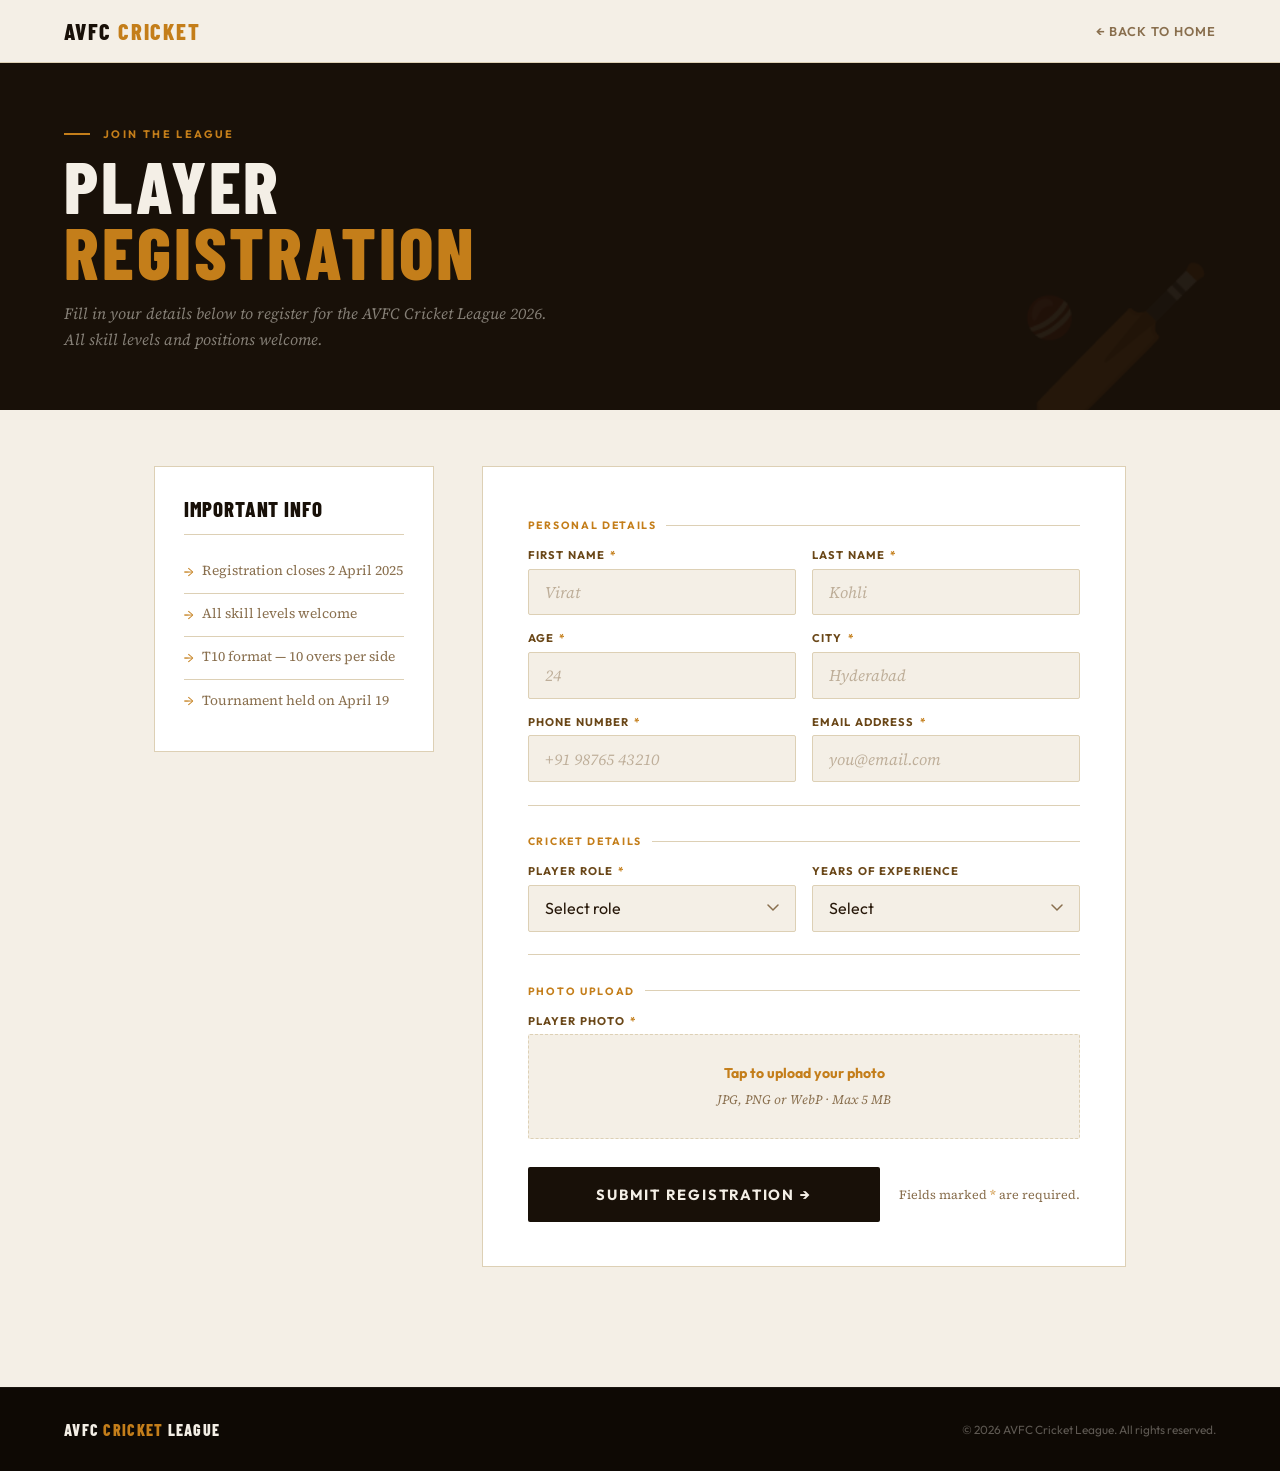
==== register.html @ 3d50d321 "added project files" ====
<!DOCTYPE html>
<html lang="en">
<head>
<meta charset="UTF-8">
<meta name="viewport" content="width=device-width, initial-scale=1.0, maximum-scale=5.0">
<meta name="theme-color" content="#F4EFE6">
<title>Player Registration · AVFC Cricket League</title>

<!-- Google Fonts -->
<link rel="preconnect" href="https://fonts.googleapis.com">
<link rel="preconnect" href="https://fonts.gstatic.com" crossorigin>
<link href="https://fonts.googleapis.com/css2?family=Barlow+Condensed:wght@700;800&family=Outfit:wght@400;600;700&family=Source+Serif+4:ital,opsz,wght@0,8..60,400;0,8..60,500;1,8..60,400&display=swap" rel="stylesheet">

<!-- Stylesheet -->
<link rel="stylesheet" href="css/register.css">
</head>
<body>

<!-- NAV -->
<nav>
  <a href="index.html" class="nav-logo">AVFC <span>Cricket</span></a>
  <a href="index.html" class="nav-back">← Back to Home</a>
</nav>

<!-- PAGE HEADER -->
<div class="page-header">
  <p class="section-label">Join the League</p>
  <h1 class="page-title">Player<br><em>Registration</em></h1>
  <p class="page-subtitle">Fill in your details below to register for the AVFC Cricket League 2026. All skill levels and positions welcome.</p>
</div>

<!-- PAGE BODY -->
<div class="page-body">

  <!-- SIDEBAR -->
  <aside class="sidebar">
    <div class="sidebar-card">
      <div class="sidebar-title">Important Info</div>
      <ul class="info-list">
        <li>Registration closes 2 April 2025</li>
        <li>All skill levels welcome</li>
        <!-- <li>Team assignments sent after registration</li>
        <li>Kit provided to all registered players</li> -->
        <li>T10 format — 10 overs per side</li>
        <li>Tournament held on April 19</li>
      </ul>
    </div>
    <!-- <div class="contact-card">
      <div class="contact-label">Need Help?</div>
      <p class="contact-text">For team registrations or any queries, reach out directly.</p>
      <a href="mailto:contact@avfcleague.com" class="contact-link">contact@avfcleague.com</a>
    </div> -->
  </aside>

  <!-- FORM -->
  <div class="form-card">

    <!-- Success (shown after submit) -->
    <div class="success-screen" id="successScreen">
      <div class="success-icon">🏏</div>
      <div class="success-title">You're Registered!</div>
      <p class="success-msg">Thanks for signing up for the AVFC Cricket League 2026.</p>
      <a href="index.html" class="back-btn">← Back to Home</a>
    </div>

    <!-- Registration form -->
    <form id="regForm" onsubmit="handleSubmit(event)" novalidate>
      <div class="form-grid">

        <p class="form-section-label">Personal Details</p>

        <div class="form-group">
          <label for="fname">First Name <span class="required-star">*</span></label>
          <input type="text" id="fname" placeholder="Virat" autocomplete="given-name" required>
        </div>
        <div class="form-group">
          <label for="lname">Last Name <span class="required-star">*</span></label>
          <input type="text" id="lname" placeholder="Kohli" autocomplete="family-name" required>
        </div>
        <div class="form-group">
          <label for="age">Age <span class="required-star">*</span></label>
          <input type="number" id="age" placeholder="24" min="10" max="60" inputmode="numeric" required>
        </div>
        <div class="form-group">
          <label for="city">City <span class="required-star">*</span></label>
          <input type="text" id="city" placeholder="Hyderabad" autocomplete="address-level2" required>
        </div>
        <div class="form-group">
          <label for="phone">Phone Number <span class="required-star">*</span></label>
          <input type="tel" id="phone" placeholder="+91 98765 43210" autocomplete="tel" inputmode="tel" required>
        </div>
        <div class="form-group">
          <label for="email">Email Address <span class="required-star">*</span></label>
          <input type="email" id="email" placeholder="you@email.com" autocomplete="email" inputmode="email" required>
        </div>

        <div class="form-divider"></div>
        <p class="form-section-label">Cricket Details</p>

        <div class="form-group">
          <label for="role">Player Role <span class="required-star">*</span></label>
          <select id="role" required>
            <option value="" disabled selected>Select role</option>
            <option>Batsman</option>
            <option>Bowler</option>
            <option>All-Rounder</option>
            <option>Wicket-Keeper</option>
            <option>Wicket-Keeper Batsman</option>
          </select>
        </div>
        <!-- <div class="form-group">
          <label for="batting">Batting Style <span class="required-star">*</span></label>
          <select id="batting" required>
            <option value="" disabled selected>Select style</option>
            <option>Right Hand Bat</option>
            <option>Left Hand Bat</option>
          </select>
        </div>
        <div class="form-group">
          <label for="bowling">Bowling Style</label>
          <select id="bowling">
            <option value="" disabled selected>Select style</option>
            <option>Right Arm Fast</option>
            <option>Right Arm Medium</option>
            <option>Right Arm Off Break</option>
            <option>Right Arm Leg Break</option>
            <option>Left Arm Fast</option>
            <option>Left Arm Medium</option>
            <option>Left Arm Orthodox</option>
            <option>Left Arm Chinaman</option>
            <option>Don't Bowl</option>
          </select>
        </div>
        <div class="form-group">
          <label for="jersey">Preferred Jersey No.</label>
          <input type="number" id="jersey" placeholder="18" min="1" max="99" inputmode="numeric">
        </div>
        <div class="form-group">
          <label for="team">Team Name (if any)</label>
          <input type="text" id="team" placeholder="Leave blank if unassigned">
        </div> -->
        <div class="form-group">
          <label for="experience">Years of Experience</label>
          <select id="experience">
            <option value="" disabled selected>Select</option>
            <option>Less than 1 year</option>
            <option>1–3 years</option>
            <option>3–5 years</option>
            <option>5–10 years</option>
            <option>10+ years</option>
          </select>
        </div>

        <div class="form-divider"></div>
        <p class="form-section-label">Photo Upload</p>

        <div class="form-group full">
          <label>Player Photo <span class="required-star">*</span></label>
          <div class="file-input-wrap">
            <input type="file" accept="image/*" id="photo" onchange="updateFileLabel(this)" required>
            <div class="file-label">
              <strong id="file-name">Tap to upload your photo</strong>
              <span>JPG, PNG or WebP · Max 5 MB</span>
            </div>
          </div>
        </div>

        <!-- <div class="form-group full">
          <label for="notes">Additional Notes</label>
          <textarea id="notes" placeholder="Any injuries, preferences or information we should know…"></textarea>
        </div> -->

        <div class="submit-row">
          <button type="submit" class="submit-btn">Submit Registration →</button>
          <p class="submit-note">
            Fields marked <span style="color:var(--amber)">*</span> are required.<br>
          </p>
        </div>

      </div>
    </form>
  </div>

</div><!-- /page-body -->

<!-- FOOTER -->
<footer>
  <div class="footer-logo">AVFC <span>Cricket</span> League</div>
  <div class="footer-copy">© 2026 AVFC Cricket League. All rights reserved.</div>
</footer>

<!-- JS at the bottom -->
<script src="js/register.js"></script>
</body>
</html>
---- css/register.css ----
/*
  ═══════════════════════════════════════════════════════
  AVFC CRICKET LEAGUE — Register Page Stylesheet
  css/register.css
  ═══════════════════════════════════════════════════════
*/

:root {
  --cream:      #F4EFE6;
  --off-white:  #FDFAF5;
  --dark:       #181008;
  --amber:      #C47E1A;
  --amber-pale: #FBF0DB;
  --brown:      #6A4718;
  --text:       #27180A;
  --muted:      #896F4E;
  --border:     #DDD0B5;
  --surface:    #EDE6D8;

  --f-display: 'Barlow Condensed', sans-serif;
  --f-ui:      'Outfit', sans-serif;
  --f-body:    'Source Serif 4', serif;
}

*, *::before, *::after { margin: 0; padding: 0; box-sizing: border-box; }
html { scroll-behavior: smooth; -webkit-text-size-adjust: 100%; }
body {
  font-family: var(--f-body);
  background: var(--cream); color: var(--text);
  overflow-x: hidden; -webkit-font-smoothing: antialiased;
  min-height: 100vh;
}

/* ── Nav ── */
nav {
  position: sticky; top: 0; z-index: 100;
  display: flex; align-items: center; justify-content: space-between;
  padding: 0 5%; min-height: 62px;
  background: rgba(244,239,230,0.96);
  backdrop-filter: blur(14px); -webkit-backdrop-filter: blur(14px);
  border-bottom: 1px solid var(--border);
}
.nav-logo {
  font-family: var(--f-display);
  font-size: 1.4rem; font-weight: 800;
  letter-spacing: 0.08em; text-transform: uppercase;
  color: var(--dark); text-decoration: none; line-height: 62px;
}
.nav-logo span { color: var(--amber); }
.nav-back {
  font-family: var(--f-ui);
  font-size: 0.8rem; font-weight: 600; color: var(--muted);
  text-decoration: none; letter-spacing: 0.08em;
  text-transform: uppercase; display: flex; align-items: center; gap: 0.4rem;
  transition: color 0.2s;
}
.nav-back:hover { color: var(--amber); }

/* ── Page header ── */
.page-header {
  background: var(--dark);
  padding: 4rem 5% 3.5rem;
  position: relative; overflow: hidden;
}
.page-header::after {
  content: '🏏';
  position: absolute; right: 5%; bottom: -1rem;
  font-size: clamp(5rem, 14vw, 10rem);
  opacity: 0.06; pointer-events: none; line-height: 1;
}
.section-label {
  font-family: var(--f-ui);
  font-size: 0.68rem; font-weight: 700;
  letter-spacing: 0.22em; text-transform: uppercase;
  color: var(--amber); margin-bottom: 0.7rem;
  display: flex; align-items: center; gap: 0.8rem;
}
.section-label::before {
  content: ''; display: inline-block;
  width: 26px; height: 2px; background: var(--amber); flex-shrink: 0;
}
.page-title {
  font-family: var(--f-display);
  font-size: clamp(2.4rem, 7vw, 4.5rem);
  font-weight: 800; color: var(--cream);
  line-height: 0.92; letter-spacing: 0.04em; text-transform: uppercase;
}
.page-title em { font-style: normal; color: var(--amber); }
.page-subtitle {
  font-family: var(--f-body);
  margin-top: 1rem; font-size: 0.98rem; font-weight: 400; font-style: italic;
  color: rgba(244,239,230,0.5); max-width: 500px; line-height: 1.7;
}

/* ── Layout ── */
.page-body {
  display: grid; grid-template-columns: 280px 1fr;
  gap: 3rem; align-items: start;
  padding: 3.5rem 5%; max-width: 1100px; margin: 0 auto;
}

/* ── Sidebar ── */
.sidebar-card {
  background: white; border: 1px solid var(--border);
  padding: 1.8rem; margin-bottom: 1.2rem;
}
.sidebar-title {
  font-family: var(--f-display);
  font-size: 1.3rem; font-weight: 800;
  letter-spacing: 0.04em; text-transform: uppercase;
  color: var(--dark); margin-bottom: 1rem;
  padding-bottom: 0.8rem; border-bottom: 1px solid var(--border);
}
.info-list { list-style: none; }
.info-list li {
  padding: 0.65rem 0; border-bottom: 1px solid var(--border);
  font-family: var(--f-body);
  font-size: 0.86rem; color: var(--muted);
  display: flex; align-items: flex-start; gap: 0.6rem; line-height: 1.5;
}
.info-list li:last-child { border-bottom: none; }
.info-list li::before { content: '→'; color: var(--amber); font-weight: 600; flex-shrink: 0; margin-top: 0.05rem; }

.contact-card { background: var(--dark); padding: 1.8rem; }
.contact-label {
  font-family: var(--f-ui);
  font-size: 0.66rem; font-weight: 700; letter-spacing: 0.14em;
  text-transform: uppercase; color: var(--amber); margin-bottom: 0.8rem;
}
.contact-text {
  font-family: var(--f-body);
  font-size: 0.86rem; color: rgba(244,239,230,0.5); line-height: 1.6; margin-bottom: 1rem;
}
.contact-link {
  font-family: var(--f-body);
  font-size: 0.88rem; color: var(--amber); text-decoration: none;
  border-bottom: 1px solid rgba(196,126,26,0.3); padding-bottom: 1px;
  transition: border-color 0.2s;
}
.contact-link:hover { border-color: var(--amber); }

/* ── Form card ── */
.form-card {
  background: white; border: 1px solid var(--border);
  padding: clamp(1.5rem, 4vw, 2.8rem);
}
.form-grid { display: grid; grid-template-columns: 1fr 1fr; gap: 1rem; }
.form-group { display: flex; flex-direction: column; gap: 0.4rem; }
.form-group.full { grid-column: 1 / -1; }

label {
  font-family: var(--f-ui);
  font-size: 0.7rem; font-weight: 700;
  letter-spacing: 0.1em; text-transform: uppercase; color: var(--brown);
}
.required-star { color: var(--amber); margin-left: 2px; }

input, select, textarea {
  font-family: var(--f-ui); font-size: 1rem;
  color: var(--text); background: var(--cream);
  border: 1px solid var(--border); border-radius: 2px;
  padding: 0.78rem 1rem; outline: none;
  transition: border-color 0.2s, background 0.2s;
  width: 100%; appearance: none; -webkit-appearance: none;
  -webkit-tap-highlight-color: transparent;
}
input::placeholder { font-family: var(--f-body); font-style: italic; color: var(--muted); opacity: 0.5; }
input:focus, select:focus, textarea:focus {
  border-color: var(--amber); background: var(--amber-pale);
}
input.error { border-color: #C0392B !important; background: #FDF0EE !important; }
select {
  cursor: pointer;
  background-image: url("data:image/svg+xml,%3Csvg xmlns='http://www.w3.org/2000/svg' width='12' height='8' viewBox='0 0 12 8'%3E%3Cpath d='M1 1l5 5 5-5' stroke='%23896F4E' stroke-width='1.5' fill='none' stroke-linecap='round'/%3E%3C/svg%3E");
  background-repeat: no-repeat; background-position: right 1rem center; padding-right: 2.5rem;
}
textarea { resize: vertical; min-height: 90px; font-style: italic; }

.file-input-wrap {
  position: relative; background: var(--cream);
  border: 1.5px dashed var(--border); border-radius: 2px;
  padding: 1.8rem; text-align: center; cursor: pointer;
  transition: border-color 0.2s, background 0.2s;
}
.file-input-wrap:hover { border-color: var(--amber); background: var(--amber-pale); }
.file-input-wrap input[type="file"] {
  position: absolute; inset: 0; opacity: 0; cursor: pointer;
  width: 100%; height: 100%; padding: 0; background: transparent; border: none;
}
.file-label { pointer-events: none; }
.file-label strong {
  font-family: var(--f-ui); font-size: 0.88rem; font-weight: 700;
  color: var(--amber); display: block; margin-bottom: 0.3rem;
}
.file-label span {
  font-family: var(--f-body); font-size: 0.8rem; font-style: italic; color: var(--muted);
}

.form-divider { grid-column: 1/-1; height: 1px; background: var(--border); margin: 0.4rem 0; }
.form-section-label {
  grid-column: 1/-1;
  font-family: var(--f-ui);
  font-size: 0.66rem; font-weight: 700;
  letter-spacing: 0.16em; text-transform: uppercase;
  color: var(--amber); padding-top: 0.4rem;
  display: flex; align-items: center; gap: 0.6rem;
}
.form-section-label::after { content: ''; flex: 1; height: 1px; background: var(--border); }

.submit-row {
  grid-column: 1/-1; margin-top: 0.8rem;
  display: flex; align-items: center; gap: 1.2rem; flex-wrap: wrap;
}
.submit-btn {
  flex: 1; min-width: 180px; padding: 1.1rem 2rem;
  background: var(--dark); color: var(--cream);
  font-family: var(--f-ui); font-size: 0.92rem; font-weight: 700;
  letter-spacing: 0.12em; text-transform: uppercase;
  border: none; border-radius: 2px; cursor: pointer;
  transition: background 0.2s, transform 0.1s;
  -webkit-tap-highlight-color: transparent; touch-action: manipulation;
}
.submit-btn:hover { background: var(--amber); color: var(--dark); }
.submit-btn:active { transform: scale(0.99); }
.submit-note {
  font-family: var(--f-body);
  font-size: 0.78rem; color: var(--muted); line-height: 1.6;
}

/* ── Success screen ── */
.success-screen { display: none; text-align: center; padding: 3rem 2rem; }
.success-screen.show { display: block; }
.success-icon { font-size: 3.5rem; margin-bottom: 1.2rem; }
.success-title {
  font-family: var(--f-display);
  font-size: 2.4rem; font-weight: 800;
  letter-spacing: 0.04em; text-transform: uppercase;
  color: var(--dark); margin-bottom: 0.8rem;
}
.success-msg {
  font-family: var(--f-body);
  font-size: 0.98rem; color: var(--muted); line-height: 1.8; margin-bottom: 2rem;
}
.back-btn {
  display: inline-block; padding: 0.9rem 2rem;
  background: var(--dark); color: var(--cream);
  font-family: var(--f-ui); font-size: 0.88rem; font-weight: 700;
  letter-spacing: 0.1em; text-transform: uppercase;
  text-decoration: none; border-radius: 2px; transition: background 0.2s;
}
.back-btn:hover { background: var(--amber); color: var(--dark); }

/* ── Footer ── */
footer {
  background: #0E0904; color: rgba(244,239,230,0.35);
  padding: 2rem 5%;
  display: flex; align-items: center; justify-content: space-between;
  flex-wrap: wrap; gap: 1rem; margin-top: 4rem;
  border-top: 1px solid rgba(244,239,230,0.05);
}
.footer-logo {
  font-family: var(--f-display);
  font-size: 1rem; font-weight: 800;
  letter-spacing: 0.08em; text-transform: uppercase; color: var(--cream);
}
.footer-logo span { color: var(--amber); }
.footer-copy { font-family: var(--f-ui); font-size: 0.74rem; }

/* ── Responsive ── */
@media (max-width: 900px) {
  .page-body { grid-template-columns: 1fr; gap: 2rem; }
  .sidebar { display: grid; grid-template-columns: 1fr 1fr; gap: 1rem; }
  .sidebar-card, .contact-card { margin-bottom: 0; }
}
@media (max-width: 600px) {
  .page-header { padding: 3rem 4% 2.5rem; }
  .page-body { padding: 2rem 4%; }
  .sidebar { grid-template-columns: 1fr; }
  .form-grid { grid-template-columns: 1fr; }
  .form-group.full, .form-divider, .form-section-label, .submit-row { grid-column: 1; }
  footer { flex-direction: column; align-items: flex-start; padding: 2rem 4%; }
}
@media (max-width: 380px) {
  .page-header { padding: 2.5rem 4% 2rem; }
  .page-body { padding: 1.5rem 4%; }
  .form-card { padding: 1.2rem; }
}
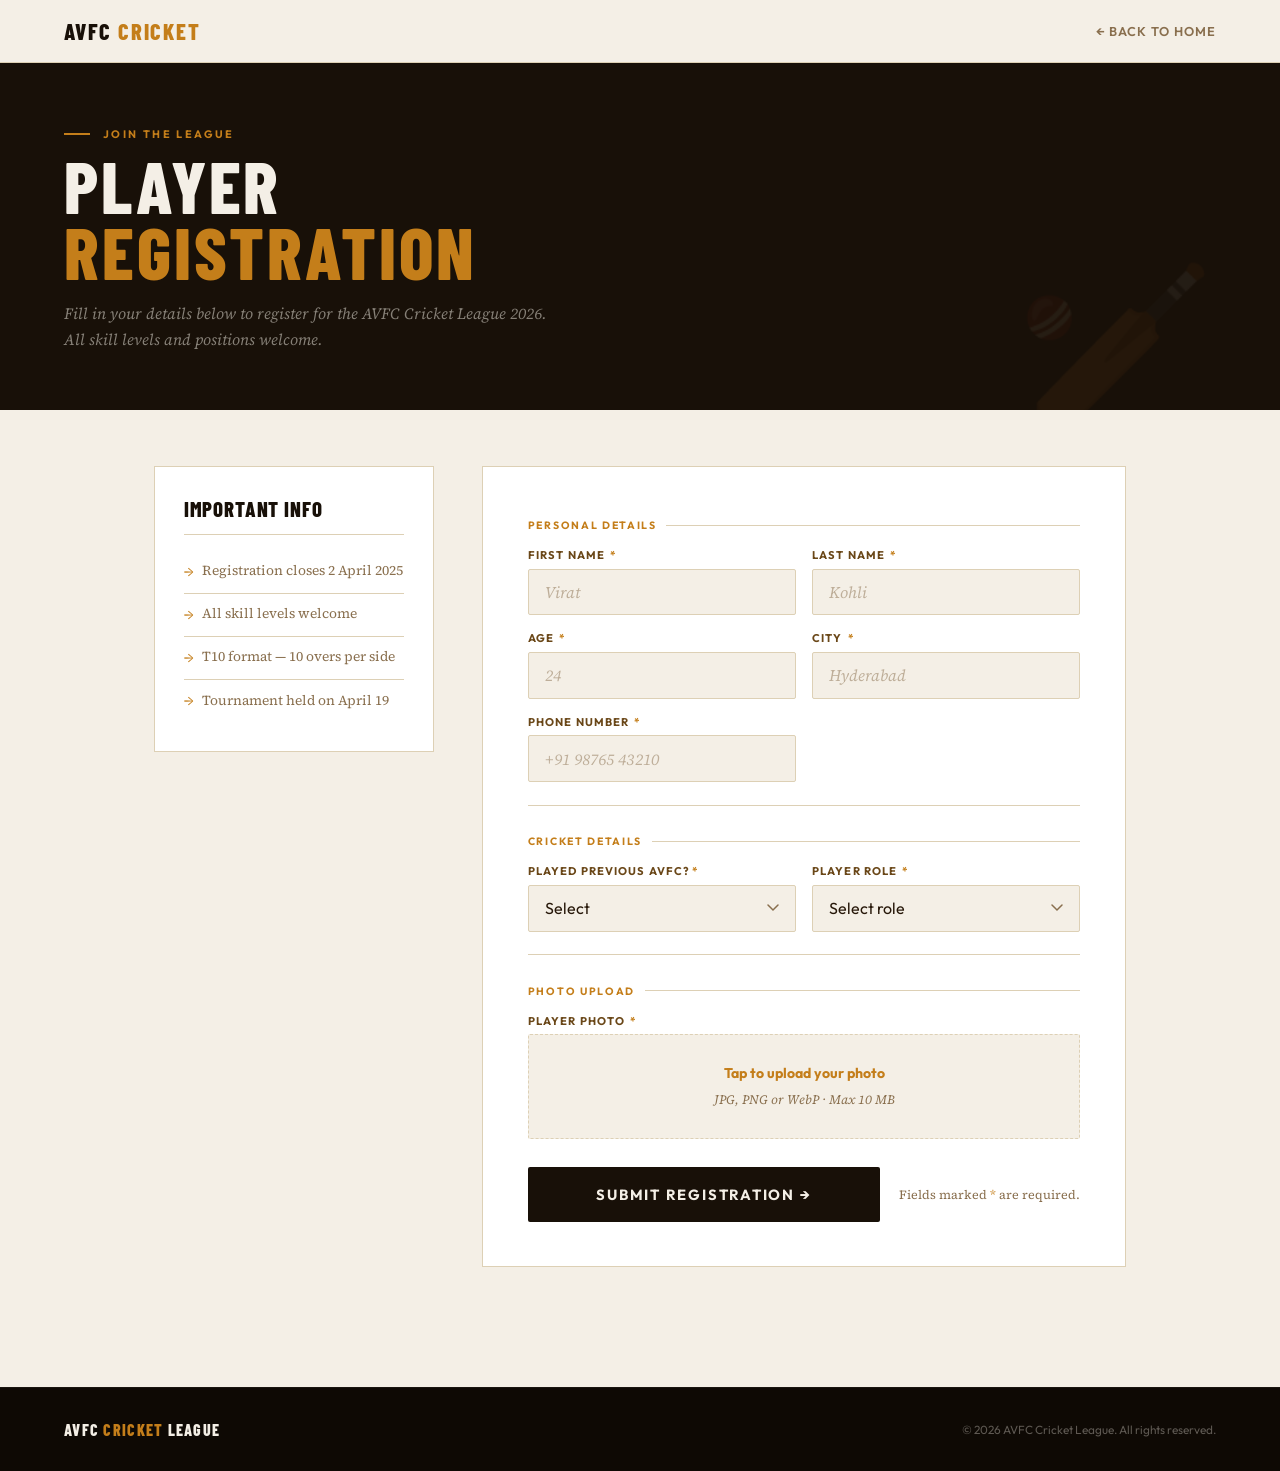
==== commit afab90da: "Updated form and added google form as backend" ====
--- a/register.html
+++ b/register.html
@@ -89,13 +89,22 @@
           <label for="phone">Phone Number <span class="required-star">*</span></label>
           <input type="tel" id="phone" placeholder="+91 98765 43210" autocomplete="tel" inputmode="tel" required>
         </div>
-        <div class="form-group">
+        <!-- <div class="form-group">
           <label for="email">Email Address <span class="required-star">*</span></label>
           <input type="email" id="email" placeholder="you@email.com" autocomplete="email" inputmode="email" required>
-        </div>
+        </div> -->
 
         <div class="form-divider"></div>
         <p class="form-section-label">Cricket Details</p>
+        
+        <div class="form-group">
+          <label for="prev_avfc">Played previous AVFC?<span class="required-star">*</span></label>
+          <select id="prev_avfc" required>
+            <option value="" disabled selected>Select</option>
+            <option>Yes</option>
+            <option>No</option>
+          </select>
+        </div>
 
         <div class="form-group">
           <label for="role">Player Role <span class="required-star">*</span></label>
@@ -104,8 +113,8 @@
             <option>Batsman</option>
             <option>Bowler</option>
             <option>All-Rounder</option>
-            <option>Wicket-Keeper</option>
-            <option>Wicket-Keeper Batsman</option>
+            <!-- <option>Wicket-Keeper</option>
+            <option>Wicket-Keeper Batsman</option> -->
           </select>
         </div>
         <!-- <div class="form-group">
@@ -139,7 +148,7 @@
           <label for="team">Team Name (if any)</label>
           <input type="text" id="team" placeholder="Leave blank if unassigned">
         </div> -->
-        <div class="form-group">
+        <!-- <div class="form-group">
           <label for="experience">Years of Experience</label>
           <select id="experience">
             <option value="" disabled selected>Select</option>
@@ -149,7 +158,7 @@
             <option>5–10 years</option>
             <option>10+ years</option>
           </select>
-        </div>
+        </div> -->
 
         <div class="form-divider"></div>
         <p class="form-section-label">Photo Upload</p>
@@ -160,7 +169,7 @@
             <input type="file" accept="image/*" id="photo" onchange="updateFileLabel(this)" required>
             <div class="file-label">
               <strong id="file-name">Tap to upload your photo</strong>
-              <span>JPG, PNG or WebP · Max 5 MB</span>
+              <span>JPG, PNG or WebP · Max 10 MB</span>
             </div>
           </div>
         </div>
@@ -190,6 +199,7 @@
 </footer>
 
 <!-- JS at the bottom -->
+ <script src="config.js"></script>
 <script src="js/register.js"></script>
 </body>
 </html>
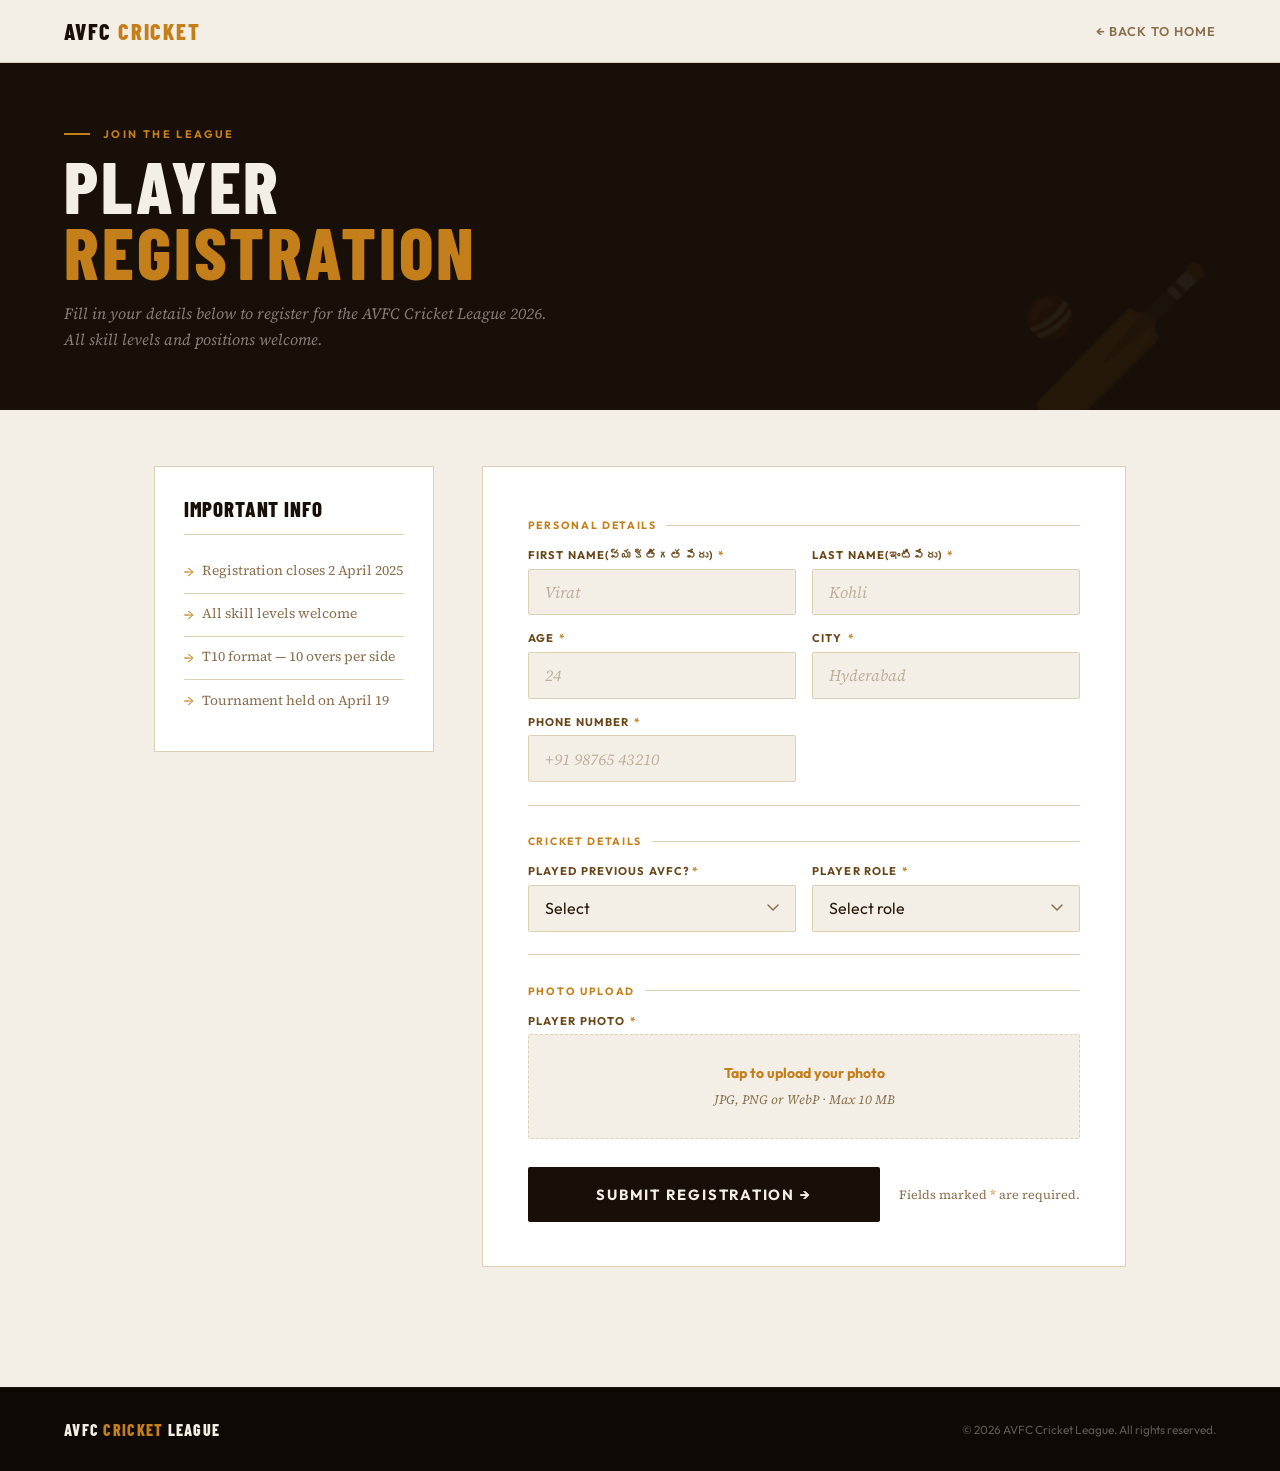
==== commit f77c5b85: "Added telugu words in register page" ====
--- a/register.html
+++ b/register.html
@@ -70,11 +70,11 @@
         <p class="form-section-label">Personal Details</p>
 
         <div class="form-group">
-          <label for="fname">First Name <span class="required-star">*</span></label>
+          <label for="fname">First Name(వ్యక్తిగత పేరు) <span class="required-star">*</span></label>
           <input type="text" id="fname" placeholder="Virat" autocomplete="given-name" required>
         </div>
         <div class="form-group">
-          <label for="lname">Last Name <span class="required-star">*</span></label>
+          <label for="lname">Last Name(ఇంటిపేరు) <span class="required-star">*</span></label>
           <input type="text" id="lname" placeholder="Kohli" autocomplete="family-name" required>
         </div>
         <div class="form-group">
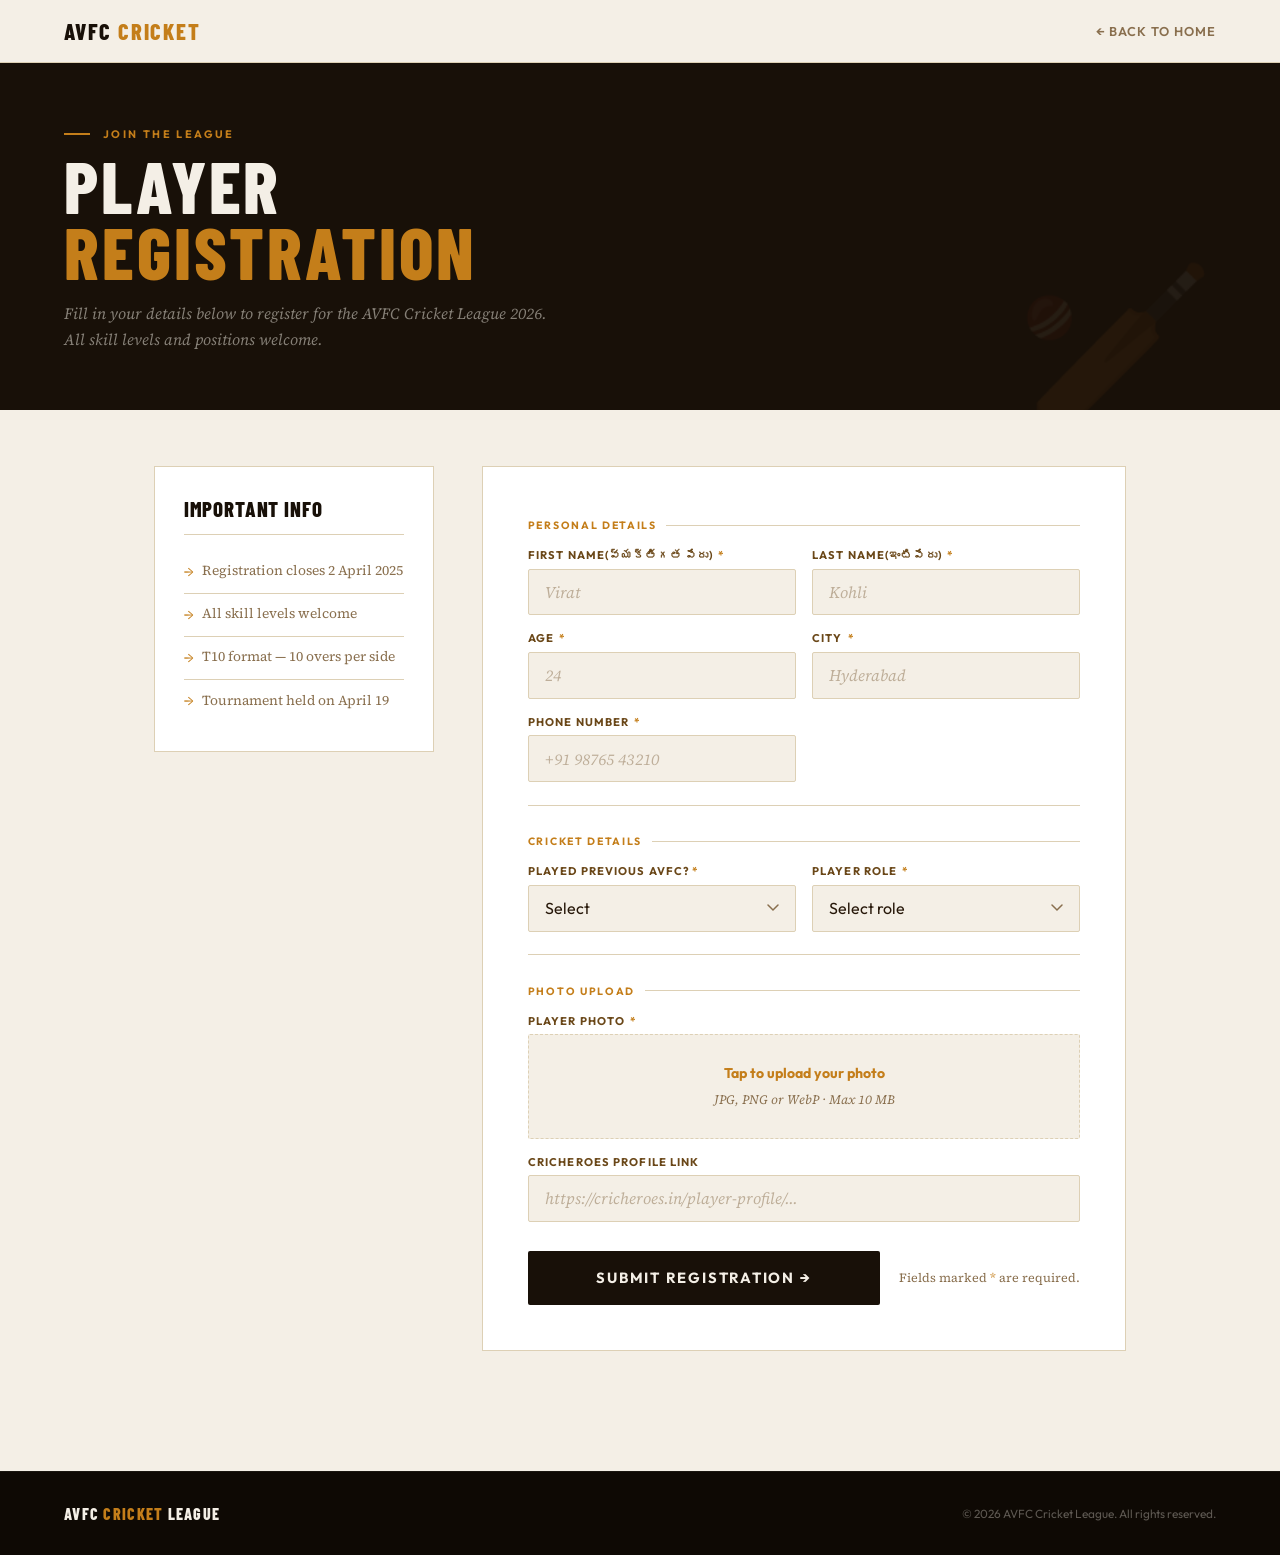
==== commit b00d52ef: "Added player count in index and cric-profile field in register" ====
--- a/register.html
+++ b/register.html
@@ -1,123 +1,128 @@
 <!DOCTYPE html>
 <html lang="en">
+
 <head>
-<meta charset="UTF-8">
-<meta name="viewport" content="width=device-width, initial-scale=1.0, maximum-scale=5.0">
-<meta name="theme-color" content="#F4EFE6">
-<title>Player Registration · AVFC Cricket League</title>
-
-<!-- Google Fonts -->
-<link rel="preconnect" href="https://fonts.googleapis.com">
-<link rel="preconnect" href="https://fonts.gstatic.com" crossorigin>
-<link href="https://fonts.googleapis.com/css2?family=Barlow+Condensed:wght@700;800&family=Outfit:wght@400;600;700&family=Source+Serif+4:ital,opsz,wght@0,8..60,400;0,8..60,500;1,8..60,400&display=swap" rel="stylesheet">
-
-<!-- Stylesheet -->
-<link rel="stylesheet" href="css/register.css">
+  <meta charset="UTF-8">
+  <meta name="viewport" content="width=device-width, initial-scale=1.0, maximum-scale=5.0">
+  <meta name="theme-color" content="#F4EFE6">
+  <title>Player Registration · AVFC Cricket League</title>
+
+  <!-- Google Fonts -->
+  <link rel="preconnect" href="https://fonts.googleapis.com">
+  <link rel="preconnect" href="https://fonts.gstatic.com" crossorigin>
+  <link
+    href="https://fonts.googleapis.com/css2?family=Barlow+Condensed:wght@700;800&family=Outfit:wght@400;600;700&family=Source+Serif+4:ital,opsz,wght@0,8..60,400;0,8..60,500;1,8..60,400&display=swap"
+    rel="stylesheet">
+
+  <!-- Stylesheet -->
+  <link rel="stylesheet" href="css/register.css">
 </head>
+
 <body>
 
-<!-- NAV -->
-<nav>
-  <a href="index.html" class="nav-logo">AVFC <span>Cricket</span></a>
-  <a href="index.html" class="nav-back">← Back to Home</a>
-</nav>
-
-<!-- PAGE HEADER -->
-<div class="page-header">
-  <p class="section-label">Join the League</p>
-  <h1 class="page-title">Player<br><em>Registration</em></h1>
-  <p class="page-subtitle">Fill in your details below to register for the AVFC Cricket League 2026. All skill levels and positions welcome.</p>
-</div>
-
-<!-- PAGE BODY -->
-<div class="page-body">
-
-  <!-- SIDEBAR -->
-  <aside class="sidebar">
-    <div class="sidebar-card">
-      <div class="sidebar-title">Important Info</div>
-      <ul class="info-list">
-        <li>Registration closes 2 April 2025</li>
-        <li>All skill levels welcome</li>
-        <!-- <li>Team assignments sent after registration</li>
+  <!-- NAV -->
+  <nav>
+    <a href="index.html" class="nav-logo">AVFC <span>Cricket</span></a>
+    <a href="index.html" class="nav-back">← Back to Home</a>
+  </nav>
+
+  <!-- PAGE HEADER -->
+  <div class="page-header">
+    <p class="section-label">Join the League</p>
+    <h1 class="page-title">Player<br><em>Registration</em></h1>
+    <p class="page-subtitle">Fill in your details below to register for the AVFC Cricket League 2026. All skill levels
+      and positions welcome.</p>
+  </div>
+
+  <!-- PAGE BODY -->
+  <div class="page-body">
+
+    <!-- SIDEBAR -->
+    <aside class="sidebar">
+      <div class="sidebar-card">
+        <div class="sidebar-title">Important Info</div>
+        <ul class="info-list">
+          <li>Registration closes 2 April 2025</li>
+          <li>All skill levels welcome</li>
+          <!-- <li>Team assignments sent after registration</li>
         <li>Kit provided to all registered players</li> -->
-        <li>T10 format — 10 overs per side</li>
-        <li>Tournament held on April 19</li>
-      </ul>
-    </div>
-    <!-- <div class="contact-card">
+          <li>T10 format — 10 overs per side</li>
+          <li>Tournament held on April 19</li>
+        </ul>
+      </div>
+      <!-- <div class="contact-card">
       <div class="contact-label">Need Help?</div>
       <p class="contact-text">For team registrations or any queries, reach out directly.</p>
       <a href="mailto:contact@avfcleague.com" class="contact-link">contact@avfcleague.com</a>
     </div> -->
-  </aside>
-
-  <!-- FORM -->
-  <div class="form-card">
-
-    <!-- Success (shown after submit) -->
-    <div class="success-screen" id="successScreen">
-      <div class="success-icon">🏏</div>
-      <div class="success-title">You're Registered!</div>
-      <p class="success-msg">Thanks for signing up for the AVFC Cricket League 2026.</p>
-      <a href="index.html" class="back-btn">← Back to Home</a>
-    </div>
-
-    <!-- Registration form -->
-    <form id="regForm" onsubmit="handleSubmit(event)" novalidate>
-      <div class="form-grid">
-
-        <p class="form-section-label">Personal Details</p>
-
-        <div class="form-group">
-          <label for="fname">First Name(వ్యక్తిగత పేరు) <span class="required-star">*</span></label>
-          <input type="text" id="fname" placeholder="Virat" autocomplete="given-name" required>
-        </div>
-        <div class="form-group">
-          <label for="lname">Last Name(ఇంటిపేరు) <span class="required-star">*</span></label>
-          <input type="text" id="lname" placeholder="Kohli" autocomplete="family-name" required>
-        </div>
-        <div class="form-group">
-          <label for="age">Age <span class="required-star">*</span></label>
-          <input type="number" id="age" placeholder="24" min="10" max="60" inputmode="numeric" required>
-        </div>
-        <div class="form-group">
-          <label for="city">City <span class="required-star">*</span></label>
-          <input type="text" id="city" placeholder="Hyderabad" autocomplete="address-level2" required>
-        </div>
-        <div class="form-group">
-          <label for="phone">Phone Number <span class="required-star">*</span></label>
-          <input type="tel" id="phone" placeholder="+91 98765 43210" autocomplete="tel" inputmode="tel" required>
-        </div>
-        <!-- <div class="form-group">
+    </aside>
+
+    <!-- FORM -->
+    <div class="form-card">
+
+      <!-- Success (shown after submit) -->
+      <div class="success-screen" id="successScreen">
+        <div class="success-icon">🏏</div>
+        <div class="success-title">You're Registered!</div>
+        <p class="success-msg">Thanks for signing up for the AVFC Cricket League 2026.</p>
+        <a href="index.html" class="back-btn">← Back to Home</a>
+      </div>
+
+      <!-- Registration form -->
+      <form id="regForm" onsubmit="handleSubmit(event)" novalidate>
+        <div class="form-grid">
+
+          <p class="form-section-label">Personal Details</p>
+
+          <div class="form-group">
+            <label for="fname">First Name(వ్యక్తిగత పేరు) <span class="required-star">*</span></label>
+            <input type="text" id="fname" placeholder="Virat" autocomplete="given-name" required>
+          </div>
+          <div class="form-group">
+            <label for="lname">Last Name(ఇంటిపేరు) <span class="required-star">*</span></label>
+            <input type="text" id="lname" placeholder="Kohli" autocomplete="family-name" required>
+          </div>
+          <div class="form-group">
+            <label for="age">Age <span class="required-star">*</span></label>
+            <input type="number" id="age" placeholder="24" min="10" max="60" inputmode="numeric" required>
+          </div>
+          <div class="form-group">
+            <label for="city">City <span class="required-star">*</span></label>
+            <input type="text" id="city" placeholder="Hyderabad" autocomplete="address-level2" required>
+          </div>
+          <div class="form-group">
+            <label for="phone">Phone Number <span class="required-star">*</span></label>
+            <input type="tel" id="phone" placeholder="+91 98765 43210" autocomplete="tel" inputmode="tel" required>
+          </div>
+          <!-- <div class="form-group">
           <label for="email">Email Address <span class="required-star">*</span></label>
           <input type="email" id="email" placeholder="you@email.com" autocomplete="email" inputmode="email" required>
         </div> -->
 
-        <div class="form-divider"></div>
-        <p class="form-section-label">Cricket Details</p>
-        
-        <div class="form-group">
-          <label for="prev_avfc">Played previous AVFC?<span class="required-star">*</span></label>
-          <select id="prev_avfc" required>
-            <option value="" disabled selected>Select</option>
-            <option>Yes</option>
-            <option>No</option>
-          </select>
-        </div>
-
-        <div class="form-group">
-          <label for="role">Player Role <span class="required-star">*</span></label>
-          <select id="role" required>
-            <option value="" disabled selected>Select role</option>
-            <option>Batsman</option>
-            <option>Bowler</option>
-            <option>All-Rounder</option>
-            <!-- <option>Wicket-Keeper</option>
+          <div class="form-divider"></div>
+          <p class="form-section-label">Cricket Details</p>
+
+          <div class="form-group">
+            <label for="prev_avfc">Played previous AVFC?<span class="required-star">*</span></label>
+            <select id="prev_avfc" required>
+              <option value="" disabled selected>Select</option>
+              <option>Yes</option>
+              <option>No</option>
+            </select>
+          </div>
+
+          <div class="form-group">
+            <label for="role">Player Role <span class="required-star">*</span></label>
+            <select id="role" required>
+              <option value="" disabled selected>Select role</option>
+              <option>Batsman</option>
+              <option>Bowler</option>
+              <option>All-Rounder</option>
+              <!-- <option>Wicket-Keeper</option>
             <option>Wicket-Keeper Batsman</option> -->
-          </select>
-        </div>
-        <!-- <div class="form-group">
+            </select>
+          </div>
+          <!-- <div class="form-group">
           <label for="batting">Batting Style <span class="required-star">*</span></label>
           <select id="batting" required>
             <option value="" disabled selected>Select style</option>
@@ -148,7 +153,7 @@
           <label for="team">Team Name (if any)</label>
           <input type="text" id="team" placeholder="Leave blank if unassigned">
         </div> -->
-        <!-- <div class="form-group">
+          <!-- <div class="form-group">
           <label for="experience">Years of Experience</label>
           <select id="experience">
             <option value="" disabled selected>Select</option>
@@ -160,46 +165,53 @@
           </select>
         </div> -->
 
-        <div class="form-divider"></div>
-        <p class="form-section-label">Photo Upload</p>
-
-        <div class="form-group full">
-          <label>Player Photo <span class="required-star">*</span></label>
-          <div class="file-input-wrap">
-            <input type="file" accept="image/*" id="photo" onchange="updateFileLabel(this)" required>
-            <div class="file-label">
-              <strong id="file-name">Tap to upload your photo</strong>
-              <span>JPG, PNG or WebP · Max 10 MB</span>
+          <div class="form-divider"></div>
+          <p class="form-section-label">Photo Upload</p>
+
+          <div class="form-group full">
+            <label>Player Photo <span class="required-star">*</span></label>
+            <div class="file-input-wrap">
+              <input type="file" accept="image/*" id="photo" onchange="updateFileLabel(this)" required>
+              <div class="file-label">
+                <strong id="file-name">Tap to upload your photo</strong>
+                <span>JPG, PNG or WebP · Max 10 MB</span>
+              </div>
             </div>
-          </div>
-        </div>
-
-        <!-- <div class="form-group full">
+            
+          </div>
+          <div class="form-group full">
+            <label for="cricheroes">Cricheroes Profile Link</label>
+            <input type="url" id="cricheroes" placeholder="https://cricheroes.in/player-profile/..." inputmode="url"
+              autocomplete="off">
+          </div>
+
+          <!-- <div class="form-group full">
           <label for="notes">Additional Notes</label>
           <textarea id="notes" placeholder="Any injuries, preferences or information we should know…"></textarea>
         </div> -->
 
-        <div class="submit-row">
-          <button type="submit" class="submit-btn">Submit Registration →</button>
-          <p class="submit-note">
-            Fields marked <span style="color:var(--amber)">*</span> are required.<br>
-          </p>
-        </div>
-
-      </div>
-    </form>
-  </div>
-
-</div><!-- /page-body -->
-
-<!-- FOOTER -->
-<footer>
-  <div class="footer-logo">AVFC <span>Cricket</span> League</div>
-  <div class="footer-copy">© 2026 AVFC Cricket League. All rights reserved.</div>
-</footer>
-
-<!-- JS at the bottom -->
- <script src="config.js"></script>
-<script src="js/register.js"></script>
+          <div class="submit-row">
+            <button type="submit" class="submit-btn">Submit Registration →</button>
+            <p class="submit-note">
+              Fields marked <span style="color:var(--amber)">*</span> are required.<br>
+            </p>
+          </div>
+
+        </div>
+      </form>
+    </div>
+
+  </div><!-- /page-body -->
+
+  <!-- FOOTER -->
+  <footer>
+    <div class="footer-logo">AVFC <span>Cricket</span> League</div>
+    <div class="footer-copy">© 2026 AVFC Cricket League. All rights reserved.</div>
+  </footer>
+
+  <!-- JS at the bottom -->
+  <script src="config.js"></script>
+  <script src="js/register.js"></script>
 </body>
-</html>
+
+</html>
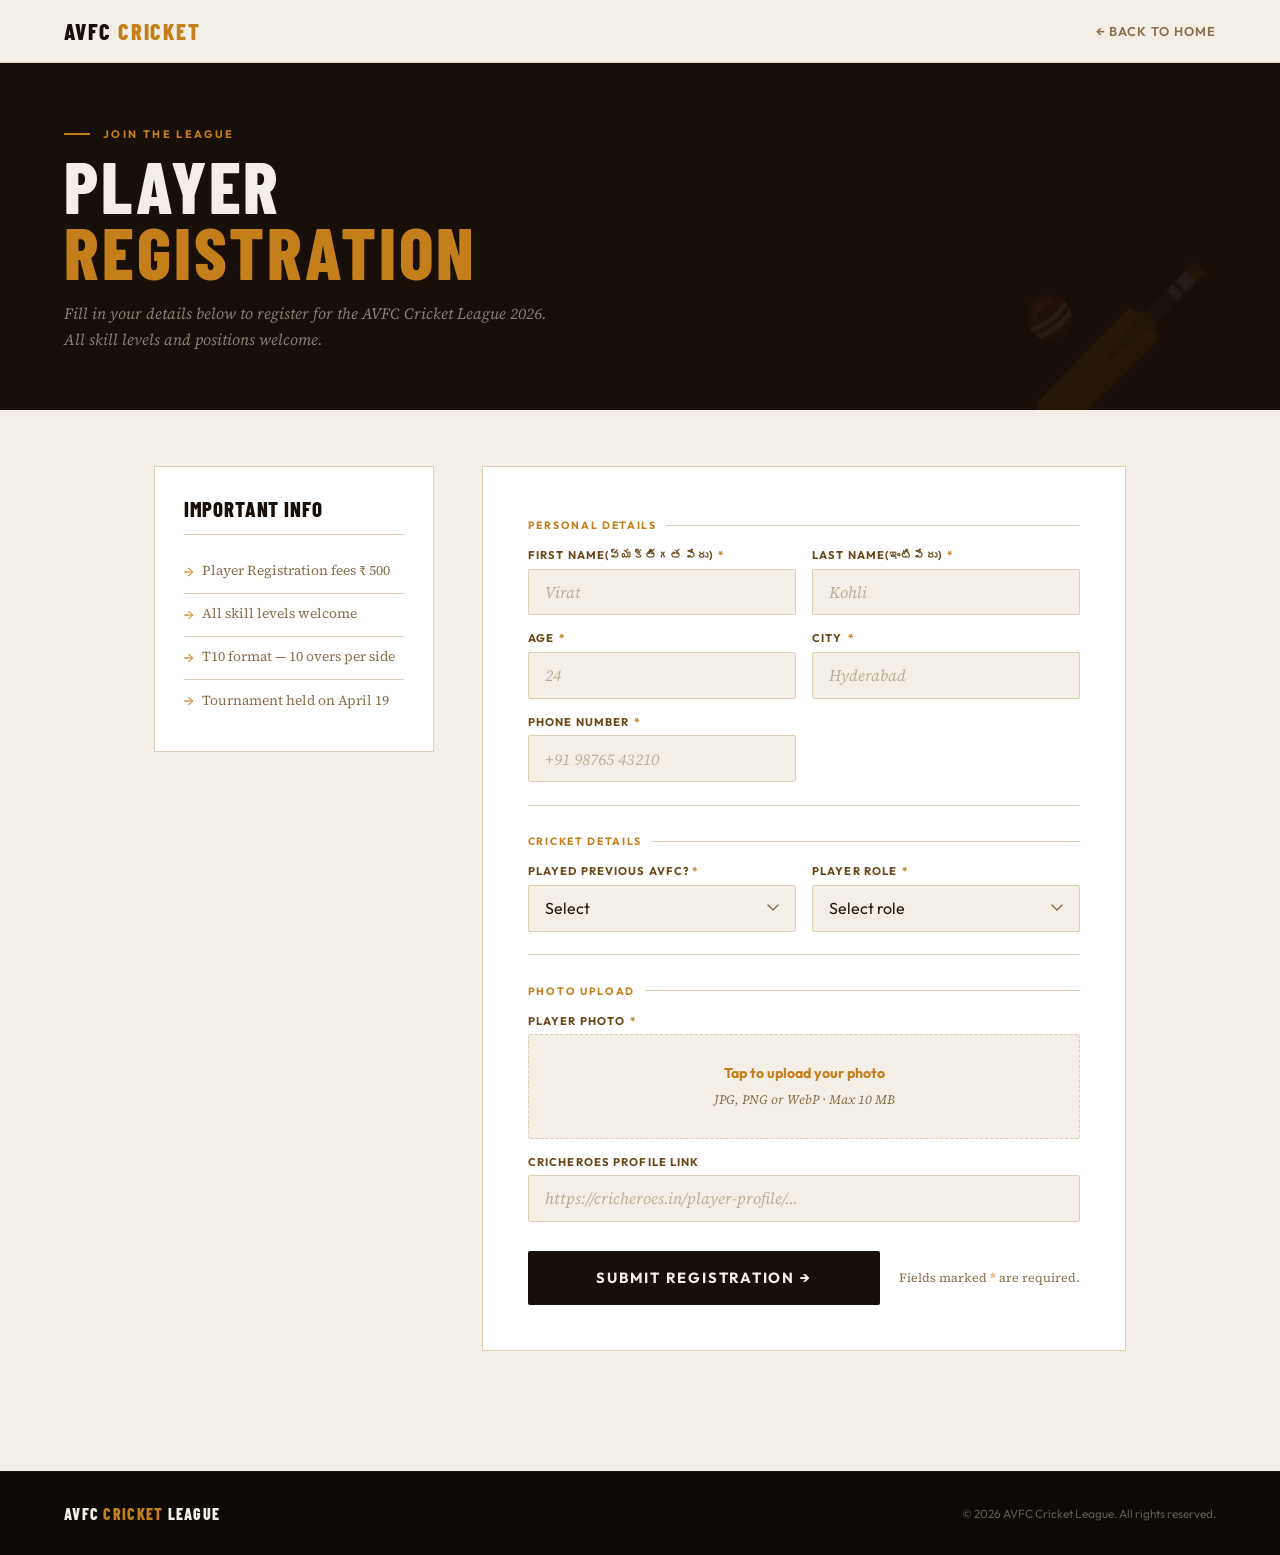
==== commit d711e5a7: "Replaced deadline with registration fee in register" ====
--- a/register.html
+++ b/register.html
@@ -42,7 +42,7 @@
       <div class="sidebar-card">
         <div class="sidebar-title">Important Info</div>
         <ul class="info-list">
-          <li>Registration closes 2 April 2025</li>
+          <li>Player Registration fees &#8377; 500 </li>
           <li>All skill levels welcome</li>
           <!-- <li>Team assignments sent after registration</li>
         <li>Kit provided to all registered players</li> -->
@@ -210,7 +210,7 @@
   </footer>
 
   <!-- JS at the bottom -->
-  <script src="config.js"></script>
+  
   <script src="js/register.js"></script>
 </body>
 
